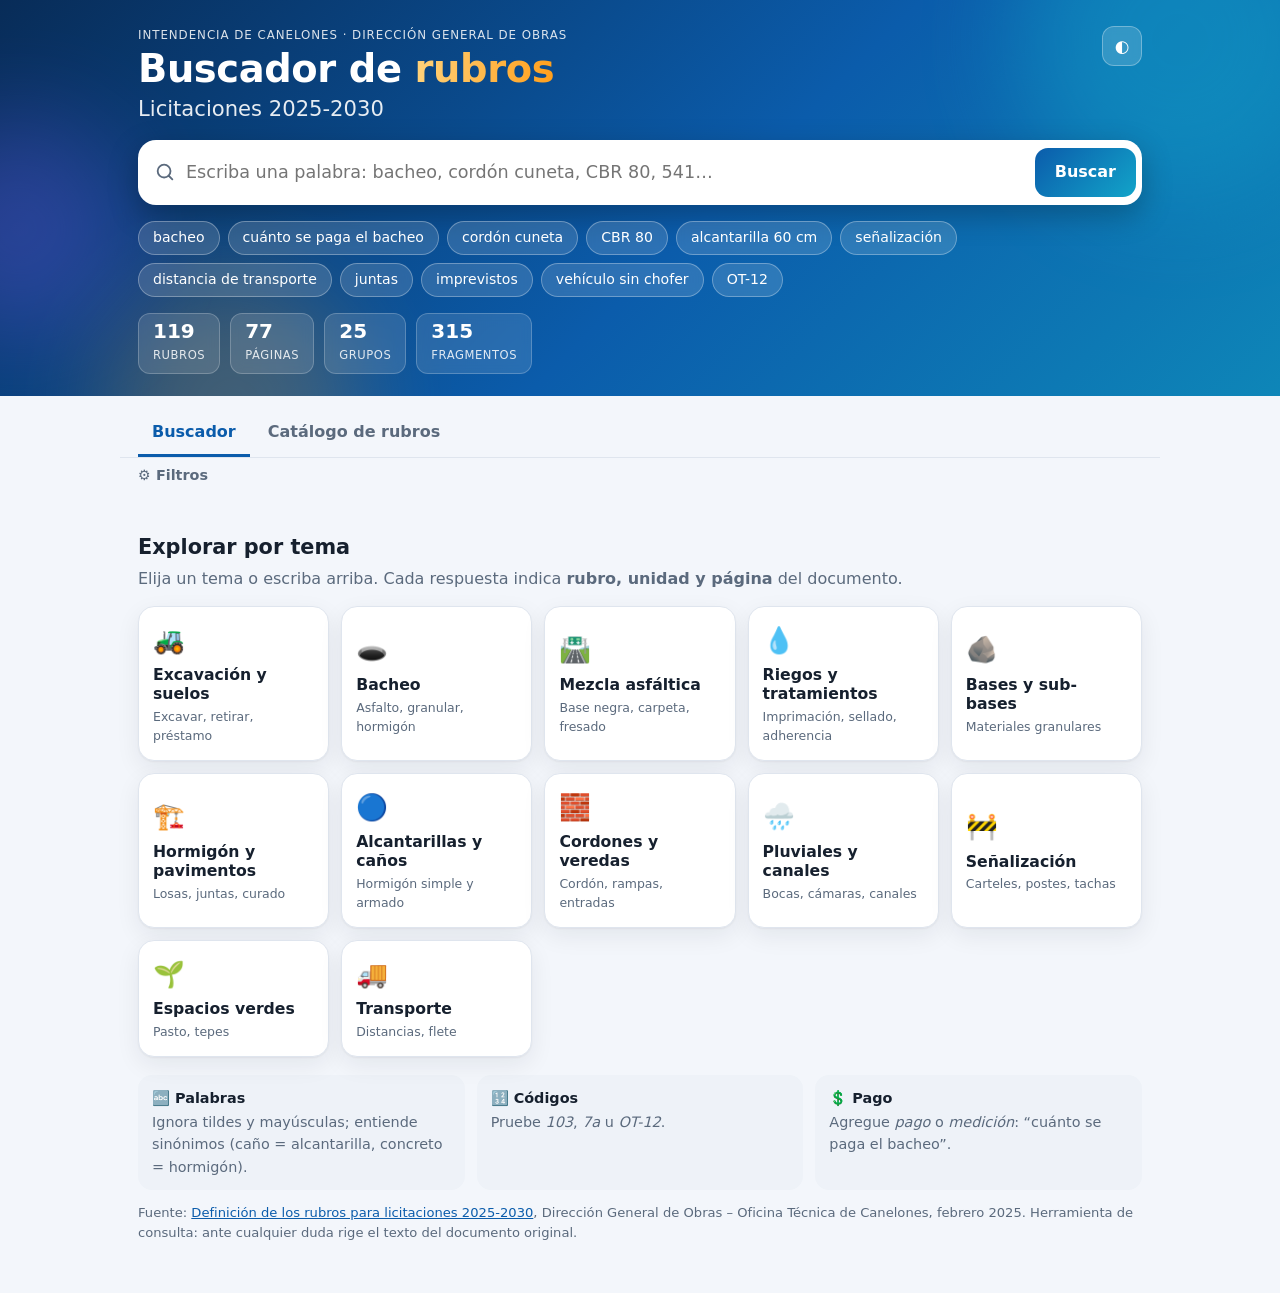
==== index.html @ 0cbc0762 "Add files via upload" ====
<!DOCTYPE html>
<html lang="es">
<head>
<meta charset="utf-8">
<meta name="viewport" content="width=device-width, initial-scale=1, viewport-fit=cover">
<meta name="theme-color" content="#0a3a73">
<title>Buscador de Rubros · Licitaciones 2025-2030 · Intendencia de Canelones</title>
<meta name="description" content="Buscador interactivo de la Definición de los rubros para licitaciones 2025-2030 (Dirección General de Obras, Intendencia de Canelones). Escriba una palabra y obtenga el rubro, la respuesta y la referencia al documento.">
<link rel="icon" href="data:image/svg+xml,%3Csvg xmlns='http://www.w3.org/2000/svg' viewBox='0 0 100 100'%3E%3Ctext y='.9em' font-size='90'%3E%F0%9F%94%8E%3C/text%3E%3C/svg%3E">
<link rel="stylesheet" href="assets/styles.css">
</head>
<body>
<a class="skip" href="#resultados">Saltar a los resultados</a>
<div id="fatal" class="fatal" role="alert" hidden></div>
<noscript><div class="fatal">Este buscador necesita JavaScript habilitado.</div></noscript>

<header class="hero" id="hero">
  <div class="blob b1"></div><div class="blob b2"></div><div class="blob b3"></div>
  <div class="wrap hero-in">
    <div class="brand">
      <div>
        <p class="eyebrow">Intendencia de Canelones · Dirección General de Obras</p>
        <h1>Buscador de <em>rubros</em><span>Licitaciones 2025-2030</span></h1>
      </div>
      <button id="themeBtn" class="icon-btn" type="button" aria-label="Cambiar tema claro/oscuro" title="Cambiar tema">◐</button>
    </div>

    <div class="searchwrap">
      <form id="searchForm" class="searchbox" role="search" autocomplete="off">
        <label for="q" class="sr">Buscar en la definición de rubros</label>
        <svg aria-hidden="true" viewBox="0 0 24 24" width="22" height="22"><path fill="none" stroke="currentColor" stroke-width="2" stroke-linecap="round" d="M11 4a7 7 0 1 0 0 14 7 7 0 0 0 0-14zm9 16-4.2-4.2"/></svg>
        <input id="q" type="search" enterkeyhint="search" placeholder="Escriba una palabra: bacheo, cordón cuneta, CBR 80, 541…" spellcheck="false" aria-autocomplete="list" aria-controls="suggest">
        <button class="go" type="submit">Buscar</button>
      </form>
      <ul id="suggest" class="suggest" role="listbox" hidden></ul>
    </div>

    <div class="chips" id="chips" aria-label="Ejemplos de búsqueda"></div>
    <div class="kpis" id="kpis"></div>
  </div>
</header>

<nav class="tabs wrap" aria-label="Vistas">
  <button class="tab active" id="tabBuscar" type="button" aria-selected="true">Buscador</button>
  <button class="tab" id="tabCatalogo" type="button" aria-selected="false">Catálogo de rubros</button>
</nav>

<main class="wrap">
  <section id="viewBuscar">
    <details class="filters-box" id="filtersBox">
      <summary>Filtros <span id="filterBadge" class="badge" hidden></span></summary>
      <div class="filters" aria-label="Filtros">
        <label>Grupo <select id="fGrupo"><option value="">Todos</option></select></label>
        <label>Unidad <select id="fUnidad"><option value="">Todas</option></select></label>
        <label>Ámbito
          <select id="fAmbito">
            <option value="">Rubros y especificaciones generales</option>
            <option value="rubro">Solo rubros</option>
            <option value="general">Solo especificaciones generales</option>
          </select>
        </label>
        <button id="clearBtn" class="ghost" type="button">Limpiar todo</button>
      </div>
    </details>

    <div id="scrollTarget"></div>
    <p id="count" class="count" aria-live="polite"></p>
    <div id="answer"></div>
    <div id="resultados" tabindex="-1"></div>
    <div class="more"><button id="moreBtn" class="ghost" type="button" hidden>Mostrar más resultados</button></div>

    <div id="welcome" class="welcome">
      <h2>Explorar por tema</h2>
      <p class="lead">Elija un tema o escriba arriba. Cada respuesta indica <strong>rubro, unidad y página</strong> del documento.</p>
      <div class="tiles" id="tiles"></div>
      <div class="tips">
        <div><b>🔤 Palabras</b><span>Ignora tildes y mayúsculas; entiende sinónimos (caño = alcantarilla, concreto = hormigón).</span></div>
        <div><b>🔢 Códigos</b><span>Pruebe <em>103</em>, <em>7a</em> u <em>OT-12</em>.</span></div>
        <div><b>💲 Pago</b><span>Agregue <em>pago</em> o <em>medición</em>: “cuánto se paga el bacheo”.</span></div>
      </div>
    </div>
  </section>

  <section id="viewCatalogo" hidden>
    <div class="filters">
      <label class="grow">Filtrar el listado
        <input id="catQ" type="search" placeholder="Código o parte del nombre…">
      </label>
      <label>Grupo <select id="cGrupo"><option value="">Todos</option></select></label>
      <label>Unidad <select id="cUnidad"><option value="">Todas</option></select></label>
    </div>
    <p id="catCount" class="count"></p>
    <div class="table-wrap">
      <table id="catTable">
        <thead><tr><th>Rubro</th><th>Descripción</th><th>Unidad</th><th>Grupo</th><th>Pág.</th></tr></thead>
        <tbody></tbody>
      </table>
    </div>
  </section>
</main>

<footer class="wrap foot">
  <p>Fuente: <a id="pdfLink" href="docs/Definicion_de_los_rubros_licitaciones_2025-2030.pdf" target="_blank" rel="noopener">Definición de los rubros para licitaciones 2025-2030</a>, Dirección General de Obras – Oficina Técnica de Canelones, febrero 2025. Herramienta de consulta: ante cualquier duda rige el texto del documento original.</p>
</footer>

<aside id="drawer" class="drawer" aria-hidden="true" role="dialog" aria-modal="true" aria-labelledby="drTitle">
  <div class="drawer-bg" data-close></div>
  <div class="drawer-panel">
    <div class="grab" aria-hidden="true"></div>
    <div class="drawer-head">
      <div>
        <p class="eyebrow" id="drKicker"></p>
        <h2 id="drTitle"></h2>
        <div class="meta" id="drMeta"></div>
      </div>
      <button class="icon-btn" type="button" data-close aria-label="Cerrar">✕</button>
    </div>
    <div class="drawer-actions" id="drActions"></div>
    <div class="drawer-body" id="drBody"></div>
  </div>
</aside>

<button id="toTop" class="totop" type="button" aria-label="Volver arriba" hidden>↑</button>
<div id="toast" class="toast" role="status" aria-live="polite"></div>

<script src="data/rubros.js"></script>
<script src="assets/app.js"></script>
</body>
</html>
---- assets/styles.css ----
:root{
  --bg:#f3f6fb; --surface:#fff; --surface2:#eef2f8; --text:#16202e; --muted:#5b6a7d;
  --line:#dfe5ee; --brand:#0b5cab; --brand2:#12a4c9; --brand-ink:#fff; --brand-soft:#e3f0fd;
  --accent:#ff9f1c; --mark:#ffe58a; --ok:#14935a; --shadow:0 1px 2px rgba(16,24,40,.05),0 8px 24px rgba(16,24,40,.07);
  --radius:16px;
}
:root[data-theme="dark"]{
  --bg:#0c1118; --surface:#151c26; --surface2:#1c2531; --text:#e7edf5; --muted:#9aa9ba;
  --line:#27323f; --brand:#5aa7f0; --brand2:#2fc3e3; --brand-ink:#07111b; --brand-soft:#15283b;
  --accent:#ffb347; --mark:#6b5200; --ok:#4fc58a; --shadow:0 1px 2px rgba(0,0,0,.4),0 8px 24px rgba(0,0,0,.35);
}
@media (prefers-color-scheme: dark){
  :root:not([data-theme="light"]){
    --bg:#0c1118; --surface:#151c26; --surface2:#1c2531; --text:#e7edf5; --muted:#9aa9ba;
    --line:#27323f; --brand:#5aa7f0; --brand2:#2fc3e3; --brand-ink:#07111b; --brand-soft:#15283b;
    --accent:#ffb347; --mark:#6b5200; --ok:#4fc58a; --shadow:0 1px 2px rgba(0,0,0,.4),0 8px 24px rgba(0,0,0,.35);
  }
}
*{box-sizing:border-box}
html{scroll-behavior:smooth;-webkit-text-size-adjust:100%}
body{margin:0;background:var(--bg);color:var(--text);font:16px/1.55 system-ui,-apple-system,"Segoe UI",Roboto,"Helvetica Neue",Arial,sans-serif;overflow-x:hidden}
.wrap{max-width:1040px;margin:0 auto;padding:0 18px}
.sr{position:absolute;width:1px;height:1px;overflow:hidden;clip:rect(0 0 0 0)}
.skip{position:absolute;left:-999px}.skip:focus{left:12px;top:12px;background:var(--surface);padding:8px 12px;z-index:99;border-radius:8px}
a{color:var(--brand)}
button{font:inherit;color:inherit;cursor:pointer;-webkit-tap-highlight-color:transparent}
:focus-visible{outline:3px solid var(--accent);outline-offset:2px;border-radius:8px}
.fatal{background:#b3261e;color:#fff;padding:12px 18px;font-weight:600;text-align:center}

/* ---------- hero ---------- */
.hero{position:relative;overflow:hidden;color:#fff;padding:26px 0 22px;background:linear-gradient(135deg,#082c58 0%,#0b5cab 55%,#0e86b8 100%);transition:padding .25s}
:root[data-theme="dark"] .hero{background:linear-gradient(135deg,#07182c 0%,#0e3a66 60%,#0e5a7a 100%)}
.blob{position:absolute;border-radius:50%;filter:blur(50px);opacity:.45;animation:float 14s ease-in-out infinite}
.b1{width:320px;height:320px;background:#12a4c9;top:-120px;right:-60px}
.b2{width:260px;height:260px;background:#ff9f1c;opacity:.22;bottom:-140px;left:8%;animation-delay:-5s}
.b3{width:220px;height:220px;background:#7b5cff;opacity:.28;top:30%;left:-90px;animation-delay:-9s}
@keyframes float{0%,100%{transform:translate(0,0) scale(1)}50%{transform:translate(24px,18px) scale(1.12)}}
.hero-in{position:relative}
.brand{display:flex;justify-content:space-between;align-items:flex-start;gap:12px}
.eyebrow{margin:0 0 4px;font-size:.74rem;letter-spacing:.08em;text-transform:uppercase;opacity:.85;color:inherit}
h1{margin:0;font-size:clamp(1.55rem,4.2vw,2.4rem);line-height:1.1;letter-spacing:-.01em}
h1 em{font-style:normal;background:linear-gradient(90deg,#ffd27a,#ff9f1c);-webkit-background-clip:text;background-clip:text;color:transparent}
h1 span{display:block;font-weight:500;opacity:.9;font-size:.55em;margin-top:6px;letter-spacing:0}
.icon-btn{background:rgba(255,255,255,.16);border:1px solid rgba(255,255,255,.3);color:#fff;border-radius:12px;width:40px;height:40px;font-size:1.05rem;backdrop-filter:blur(6px)}
.icon-btn:hover{background:rgba(255,255,255,.3)}

.searchwrap{position:relative;margin-top:20px}
.searchbox{display:flex;align-items:center;gap:10px;background:var(--surface);color:var(--text);border-radius:18px;padding:6px 6px 6px 16px;box-shadow:0 10px 30px rgba(0,0,0,.25);transition:transform .2s,box-shadow .2s}
.searchbox:focus-within{transform:translateY(-1px);box-shadow:0 14px 36px rgba(0,0,0,.32),0 0 0 3px var(--accent)}
.searchbox svg{flex:none;color:var(--muted)}
.searchbox input{flex:1;border:0;background:transparent;color:inherit;font:inherit;font-size:1.1rem;padding:13px 0;outline:none;min-width:0}
.searchbox input::-webkit-search-cancel-button{opacity:.6}
.go{background:linear-gradient(135deg,var(--brand),var(--brand2));color:#fff;border:0;border-radius:13px;padding:12px 20px;font-weight:700}
.go:hover{filter:brightness(1.1)}
.suggest{position:absolute;left:0;right:0;top:calc(100% + 8px);z-index:30;margin:0;padding:6px;list-style:none;background:var(--surface);color:var(--text);border:1px solid var(--line);border-radius:16px;box-shadow:0 18px 40px rgba(0,0,0,.28);max-height:340px;overflow:auto}
.suggest li{display:flex;gap:10px;align-items:baseline;padding:9px 12px;border-radius:11px;cursor:pointer}
.suggest li[aria-selected="true"],.suggest li:hover{background:var(--brand-soft)}
.suggest .sc{flex:none;background:var(--brand);color:var(--brand-ink);font-weight:700;font-size:.78rem;border-radius:6px;padding:0 7px}
.suggest .sn{flex:1;min-width:0;white-space:nowrap;overflow:hidden;text-overflow:ellipsis}
.suggest .su{color:var(--muted);font-size:.78rem;flex:none}
.chips{display:flex;flex-wrap:wrap;gap:8px;margin-top:16px;transition:opacity .2s}
.chip{background:rgba(255,255,255,.14);border:1px solid rgba(255,255,255,.3);color:#fff;border-radius:999px;padding:5px 14px;font-size:.88rem;backdrop-filter:blur(6px);transition:transform .15s,background .15s}
.chip:hover{background:rgba(255,255,255,.3);transform:translateY(-1px)}
.kpis{display:flex;flex-wrap:wrap;gap:10px;margin-top:16px}
.kpi{background:rgba(255,255,255,.12);border:1px solid rgba(255,255,255,.22);border-radius:12px;padding:6px 14px;backdrop-filter:blur(6px)}
.kpi b{display:block;font-size:1.25rem;line-height:1.1}.kpi span{font-size:.72rem;opacity:.85;text-transform:uppercase;letter-spacing:.05em}

/* hero compacto cuando hay una búsqueda activa */
body.searching .hero{padding:14px 0 14px}
body.searching .hero h1 span,body.searching .eyebrow,body.searching .chips,body.searching .kpis{display:none}
body.searching h1{font-size:1.15rem}
body.searching .searchwrap{margin-top:10px}

.sticky-bar{display:none}

.tabs{display:flex;gap:4px;margin-top:14px;border-bottom:1px solid var(--line)}
.tab{background:none;border:0;border-bottom:3px solid transparent;padding:10px 14px;color:var(--muted);font-weight:700}
.tab.active{color:var(--brand);border-bottom-color:var(--brand)}
main{padding-top:16px;padding-bottom:30px;min-height:50vh}

.filters-box{margin-bottom:6px}
.filters-box summary{cursor:pointer;color:var(--muted);font-weight:700;font-size:.9rem;padding:6px 0;list-style:none}
.filters-box summary::before{content:"⚙ "}
.badge{background:var(--accent);color:#1b1200;border-radius:999px;font-size:.72rem;padding:0 7px;margin-left:4px}
.filters{display:flex;flex-wrap:wrap;gap:12px;align-items:end;margin:8px 0 10px}
.filters label{display:flex;flex-direction:column;font-size:.78rem;color:var(--muted);gap:3px;font-weight:700}
.filters .grow{flex:1;min-width:200px}
select,input#catQ{font:inherit;font-size:.95rem;color:var(--text);background:var(--surface);border:1px solid var(--line);border-radius:10px;padding:9px 10px;min-width:150px}
.ghost{background:var(--surface);border:1px solid var(--line);border-radius:10px;padding:9px 14px;font-weight:700;color:var(--text)}
.ghost:hover{background:var(--surface2)}
.count{color:var(--muted);font-size:.9rem;margin:8px 0;min-height:1.4em}

/* ---------- respuesta y tarjetas ---------- */
@keyframes rise{from{opacity:0;transform:translateY(10px)}to{opacity:1;transform:none}}
.answer,.card{animation:rise .35s both}
.answer{position:relative;background:var(--surface);border:1px solid var(--line);border-radius:var(--radius);padding:20px 22px;box-shadow:var(--shadow);margin:6px 0 22px;overflow:hidden}
.answer::before{content:"";position:absolute;inset:0 auto 0 0;width:6px;background:linear-gradient(180deg,var(--brand),var(--brand2))}
.answer .tag{display:inline-flex;align-items:center;gap:6px;background:var(--brand-soft);color:var(--brand);font-weight:800;font-size:.72rem;letter-spacing:.06em;text-transform:uppercase;border-radius:999px;padding:3px 11px}
.answer h3{margin:10px 0 2px;font-size:1.25rem;line-height:1.25}
.answer blockquote{margin:12px 0;padding:12px 14px;background:var(--surface2);border-radius:12px;font-size:1.02rem}
.answer .extra{margin-top:12px;background:color-mix(in srgb,var(--ok) 12%,transparent);border-left:4px solid var(--ok);border-radius:10px;padding:10px 14px;font-size:.95rem}
.answer .extra b{color:var(--ok)}
.ref{font-size:.82rem;color:var(--muted);margin:10px 0 0}
.card{background:var(--surface);border:1px solid var(--line);border-radius:var(--radius);padding:16px 18px;margin-bottom:12px;box-shadow:var(--shadow);transition:transform .18s,box-shadow .18s,border-color .18s}
.card:hover{transform:translateY(-2px);border-color:var(--brand)}
.card h3{margin:0;font-size:1.05rem;line-height:1.3}
.card h3 button{all:unset;cursor:pointer;color:var(--text)}
.card h3 button:hover{color:var(--brand);text-decoration:underline}
.codebadge{display:inline-block;background:linear-gradient(135deg,var(--brand),var(--brand2));color:#fff;font-weight:800;border-radius:8px;padding:1px 10px;margin-right:8px;font-size:.9rem;white-space:nowrap}
.meta{display:flex;flex-wrap:wrap;gap:6px 8px;font-size:.82rem;color:var(--muted);margin:8px 0}
.meta .pill{background:var(--surface2);border-radius:999px;padding:1px 10px}
.meter{height:4px;border-radius:4px;background:var(--surface2);margin:8px 0 2px;overflow:hidden}
.meter i{display:block;height:100%;border-radius:4px;background:linear-gradient(90deg,var(--brand),var(--brand2));transform-origin:left;animation:grow .7s both}
@keyframes grow{from{transform:scaleX(0)}to{transform:none}}
.passage{margin:8px 0 0;font-size:.97rem}
.passage .pg{display:block;font-size:.78rem;color:var(--muted);margin-top:2px}
.sub{font-weight:700;font-size:.85rem;color:var(--muted);display:block;margin-bottom:2px}
mark{background:var(--mark);color:inherit;border-radius:4px;padding:0 2px}
.actions{display:flex;flex-wrap:wrap;gap:8px;margin-top:14px}
.btn{background:linear-gradient(135deg,var(--brand),var(--brand2));color:#fff;border:0;border-radius:11px;padding:8px 15px;font-weight:700;font-size:.9rem;text-decoration:none;display:inline-block}
.btn:hover{filter:brightness(1.08)}
.btn.sec{background:var(--surface2);color:var(--text);border:1px solid var(--line)}
.btn.sec:hover{background:var(--brand-soft)}
.more{text-align:center;margin:10px 0}
.sect-title{font-size:.95rem;color:var(--muted);margin:6px 0 10px}
.empty{text-align:center;color:var(--muted);padding:30px 0}

/* ---------- bienvenida ---------- */
.welcome h2{margin:6px 0 4px;font-size:1.3rem}
.lead{color:var(--muted);margin:0 0 14px}
.tiles{display:grid;grid-template-columns:repeat(auto-fill,minmax(170px,1fr));gap:12px}
.tile{background:var(--surface);border:1px solid var(--line);border-radius:var(--radius);padding:14px;text-align:left;box-shadow:var(--shadow);transition:transform .18s,border-color .18s,background .18s;animation:rise .4s both}
.tile:hover{transform:translateY(-3px);border-color:var(--brand);background:var(--brand-soft)}
.tile .ic{font-size:1.6rem;display:block;margin-bottom:6px}
.tile b{display:block;font-size:.98rem;line-height:1.2}
.tile span.d{display:block;font-size:.78rem;color:var(--muted);margin-top:3px}
.tips{display:grid;grid-template-columns:repeat(auto-fit,minmax(220px,1fr));gap:12px;margin-top:18px}
.tips div{background:var(--surface2);border-radius:14px;padding:12px 14px;font-size:.9rem}
.tips b{display:block;margin-bottom:2px}.tips span{color:var(--muted)}

/* ---------- catálogo ---------- */
.table-wrap{overflow-x:auto;background:var(--surface);border:1px solid var(--line);border-radius:var(--radius)}
table{width:100%;border-collapse:collapse;font-size:.92rem}
th,td{text-align:left;padding:10px 12px;border-bottom:1px solid var(--line);vertical-align:top}
th{background:var(--surface2);position:sticky;top:0;font-size:.76rem;text-transform:uppercase;letter-spacing:.05em;color:var(--muted)}
tbody tr{cursor:pointer;transition:background .12s}tbody tr:hover{background:var(--brand-soft)}
td.code{font-weight:800;white-space:nowrap;color:var(--brand)}
.nobody{color:var(--accent);font-size:.78rem}

/* ---------- panel de detalle ---------- */
.drawer{position:fixed;inset:0;z-index:50;visibility:hidden}
.drawer[aria-hidden="false"]{visibility:visible}
.drawer-bg{position:absolute;inset:0;background:rgba(5,12,22,.55);backdrop-filter:blur(3px);opacity:0;transition:opacity .22s}
.drawer-panel{position:absolute;top:0;right:0;height:100%;width:min(740px,100%);background:var(--surface);box-shadow:-10px 0 40px rgba(0,0,0,.3);transform:translateX(100%);transition:transform .26s cubic-bezier(.2,.8,.2,1);display:flex;flex-direction:column}
.drawer[aria-hidden="false"] .drawer-bg{opacity:1}
.drawer[aria-hidden="false"] .drawer-panel{transform:none}
.grab{display:none}
.drawer-head{display:flex;justify-content:space-between;gap:12px;padding:20px 22px 8px}
.drawer-head h2{margin:0;font-size:1.3rem;line-height:1.25}
.drawer-head .eyebrow{color:var(--brand);font-weight:800}
.drawer .icon-btn{background:var(--surface2);border-color:var(--line);color:var(--text);flex:none}
.drawer-actions{display:flex;flex-wrap:wrap;gap:8px;padding:6px 22px 14px;border-bottom:1px solid var(--line)}
.drawer-body{overflow:auto;padding:14px 22px 60px;-webkit-overflow-scrolling:touch}
.drawer-body h4{margin:20px 0 8px;font-size:.78rem;text-transform:uppercase;letter-spacing:.07em;color:var(--muted)}
.drawer-body p{margin:0 0 10px}
.drawer-body p.st{font-weight:800;margin-top:18px}
.pay{background:var(--surface2);border-left:4px solid var(--ok);border-radius:10px;padding:9px 13px;margin-bottom:8px}
.rel{display:flex;flex-wrap:wrap;gap:6px}
.rel button{background:var(--brand-soft);color:var(--brand);border:0;border-radius:999px;padding:4px 12px;font-weight:700;font-size:.86rem}
.rel button:hover{text-decoration:underline}
.notice{background:var(--surface2);border-radius:10px;padding:10px 12px;color:var(--muted)}

.totop{position:fixed;right:16px;bottom:18px;z-index:40;width:46px;height:46px;border-radius:50%;border:0;background:linear-gradient(135deg,var(--brand),var(--brand2));color:#fff;font-size:1.2rem;box-shadow:0 8px 20px rgba(0,0,0,.3)}
.toast{position:fixed;left:50%;bottom:24px;transform:translate(-50%,20px);background:#111;color:#fff;padding:10px 18px;border-radius:12px;opacity:0;pointer-events:none;transition:.2s;z-index:80;font-size:.9rem}
.toast.show{opacity:1;transform:translate(-50%,0)}
.foot{color:var(--muted);font-size:.82rem;padding-bottom:36px}
[hidden]{display:none!important}

/* ---------- móvil ---------- */
@media (max-width:700px){
  .hero{padding:18px 0 16px}
  .go{padding:12px 14px}
  .kpi b{font-size:1.05rem}
  .tiles{grid-template-columns:repeat(2,1fr)}
  .card,.answer{padding:15px}
  .answer h3{font-size:1.1rem}
  .drawer-panel{top:auto;bottom:0;right:0;left:0;width:100%;height:92%;border-radius:22px 22px 0 0;transform:translateY(100%)}
  .drawer[aria-hidden="false"] .drawer-panel{transform:none}
  .grab{display:block;width:44px;height:5px;border-radius:5px;background:var(--line);margin:9px auto 0}
  .drawer-head{padding:12px 18px 6px}.drawer-actions{padding:6px 18px 12px}.drawer-body{padding:12px 18px 60px}
}
@media (prefers-reduced-motion:reduce){*{animation:none!important;transition:none!important}}
@media print{.hero,.tabs,.filters-box,.chips,.more,.totop,.drawer{display:none}}
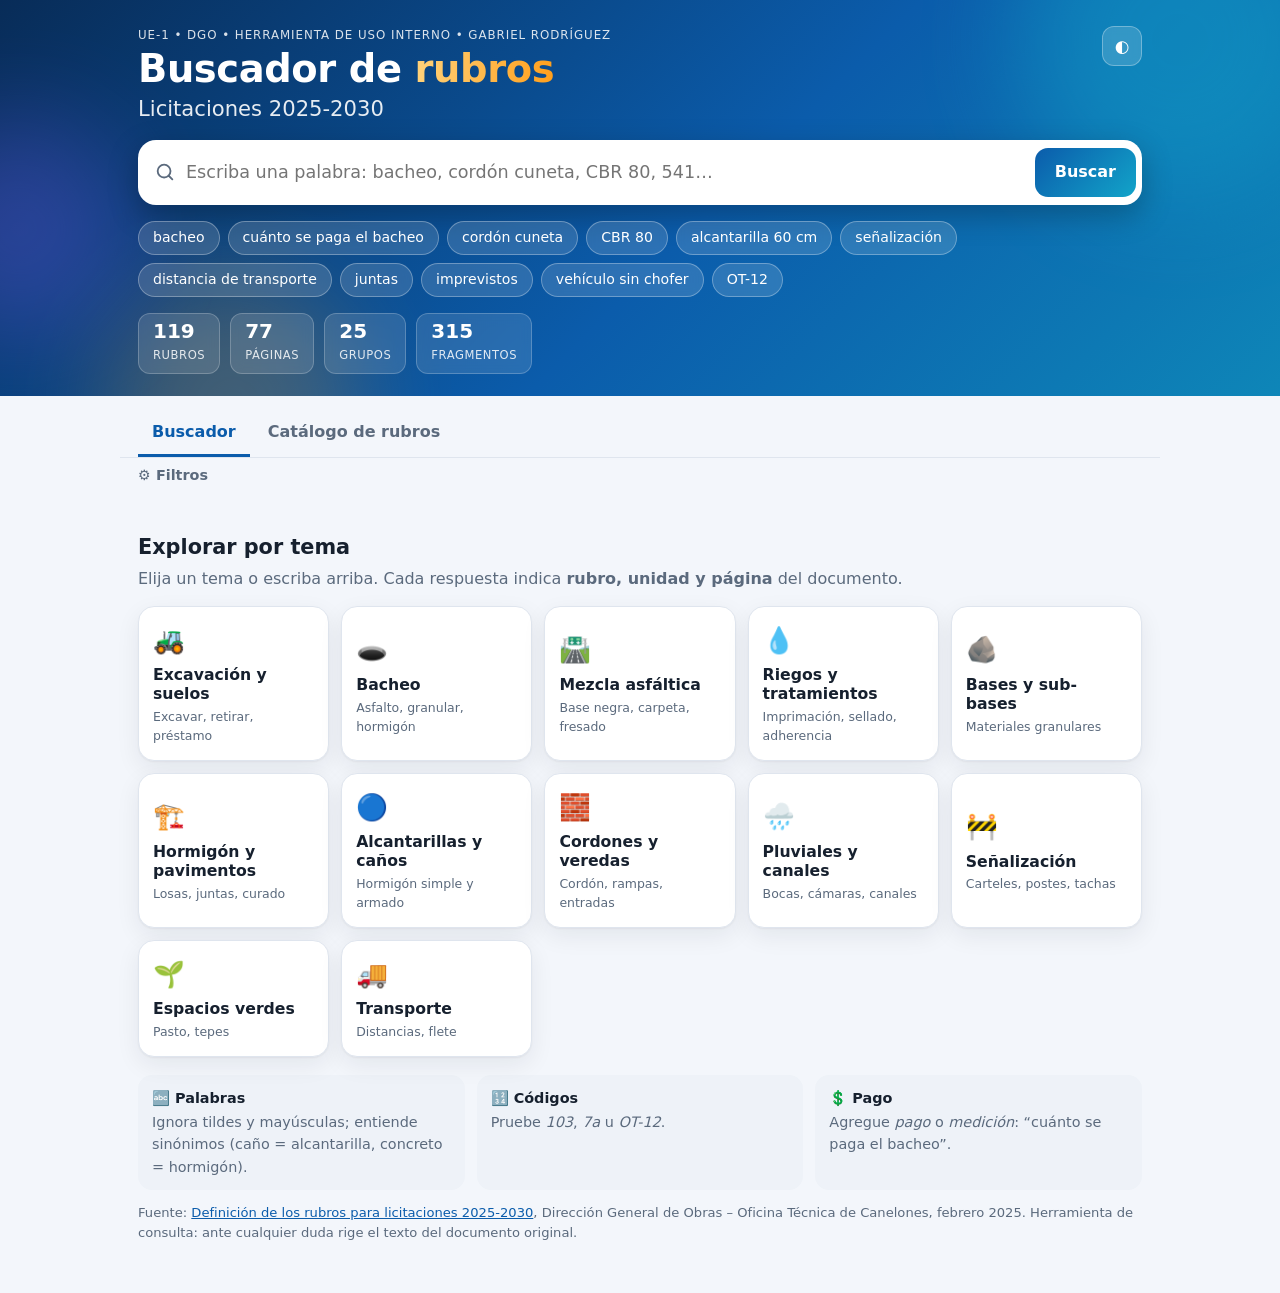
==== commit 8768dc14: "Add files via upload" ====
--- a/index.html
+++ b/index.html
@@ -19,7 +19,7 @@
   <div class="wrap hero-in">
     <div class="brand">
       <div>
-        <p class="eyebrow">Intendencia de Canelones · Dirección General de Obras</p>
+        <p class="eyebrow">UE-1 • DGO • HERRAMIENTA DE USO INTERNO • GABRIEL RODRÍGUEZ</p>
         <h1>Buscador de <em>rubros</em><span>Licitaciones 2025-2030</span></h1>
       </div>
       <button id="themeBtn" class="icon-btn" type="button" aria-label="Cambiar tema claro/oscuro" title="Cambiar tema">◐</button>
